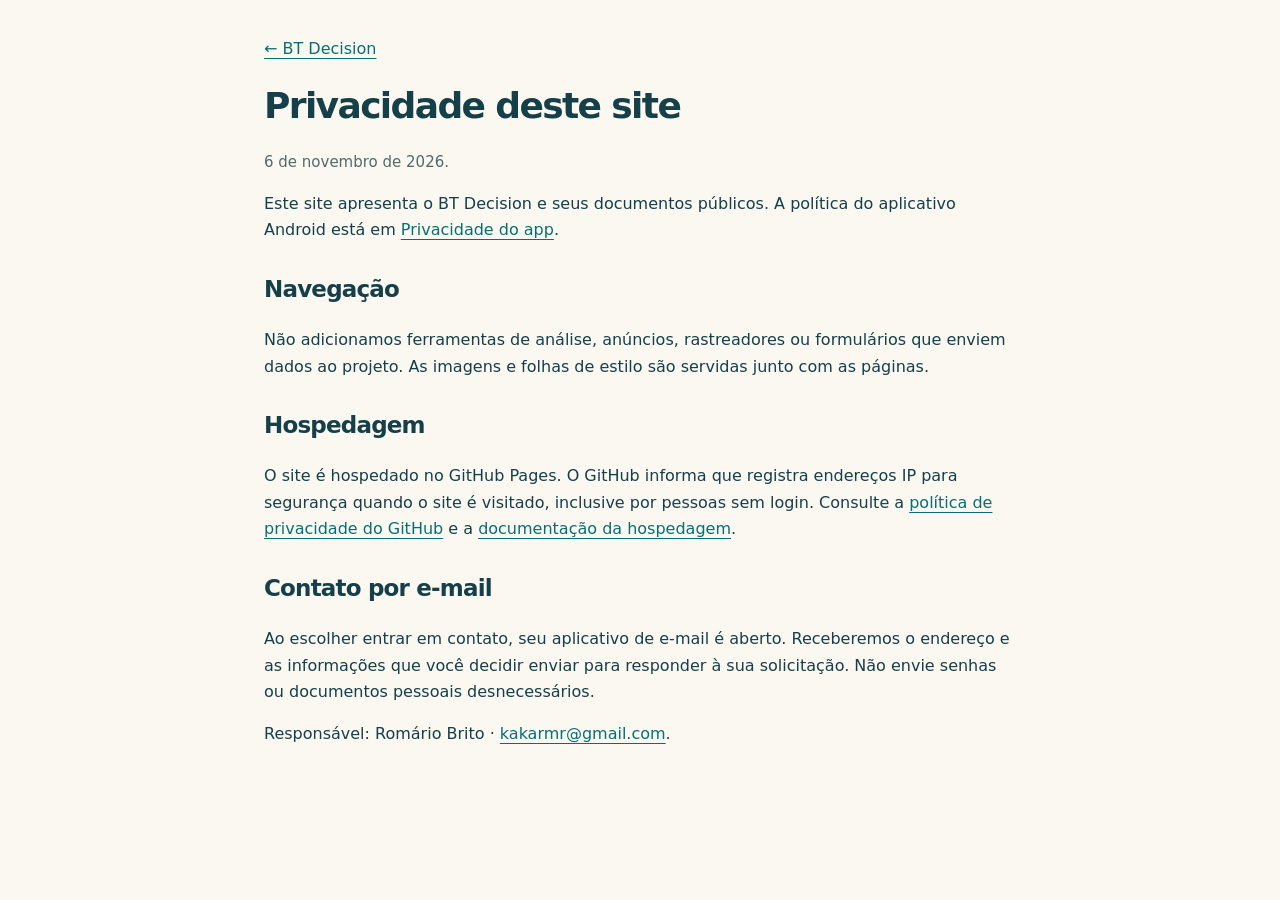
==== privacidade-site/index.html @ 3d18ed54 "Publish BT Decision presentation, privacy and support website" ====
<!doctype html><html lang="pt-BR"><head><meta charset="utf-8"><meta name="viewport" content="width=device-width,initial-scale=1"><title>Privacidade do site — BT Decision</title><link rel="stylesheet" href="../style.css"></head><body><main class="legal"><a href="../">← BT Decision</a><h1>Privacidade deste site</h1><p class="intro">6 de novembro de 2026.</p><p>Este site apresenta o BT Decision e seus documentos públicos. A política do aplicativo Android está em <a href="../privacidade/">Privacidade do app</a>.</p><h2>Navegação</h2><p>Não adicionamos ferramentas de análise, anúncios, rastreadores ou formulários que enviem dados ao projeto. As imagens e folhas de estilo são servidas junto com as páginas.</p><h2>Hospedagem</h2><p>O site é hospedado no GitHub Pages. O GitHub informa que registra endereços IP para segurança quando o site é visitado, inclusive por pessoas sem login. Consulte a <a href="https://docs.github.com/en/site-policy/privacy-policies/github-general-privacy-statement">política de privacidade do GitHub</a> e a <a href="https://docs.github.com/en/pages/getting-started-with-github-pages/what-is-github-pages#data-collection">documentação da hospedagem</a>.</p><h2>Contato por e-mail</h2><p>Ao escolher entrar em contato, seu aplicativo de e-mail é aberto. Receberemos o endereço e as informações que você decidir enviar para responder à sua solicitação. Não envie senhas ou documentos pessoais desnecessários.</p><p>Responsável: Romário Brito · <a href="mailto:kakarmr@gmail.com">kakarmr@gmail.com</a>.</p></main></body></html>
---- style.css ----
:root{font-family:system-ui,-apple-system,BlinkMacSystemFont,"Segoe UI",sans-serif;color:#153f49;background:#faf8f1;line-height:1.65;scroll-behavior:smooth}*{box-sizing:border-box}body{margin:0}a{color:#086e73;text-underline-offset:4px}a:focus-visible{outline:3px solid #bd7500;outline-offset:5px}img{max-width:100%;height:auto}.wrap{max-width:1120px;margin:auto;padding-left:24px;padding-right:24px}header{display:flex;align-items:center;justify-content:space-between;gap:24px;padding-top:24px;padding-bottom:24px}.brand{display:flex;align-items:center;gap:8px;font-size:25px;text-decoration:none;color:#153f49}.brand img{margin-right:6px;border-radius:13px}nav{display:flex;gap:24px}nav a{text-decoration:none;font-size:15px;font-weight:600}.skip{position:absolute;top:-100px;padding:12px;background:#fff}.skip:focus{top:0}.hero{display:grid;grid-template-columns:1.2fr .8fr;align-items:center;gap:70px;padding-top:60px;padding-bottom:70px;background:radial-gradient(ellipse at 15% 25%,#d7f0e9,transparent 65%)}.tag{font-size:12px;letter-spacing:.14em;font-weight:800;color:#3f6064}h1{font-size:clamp(36px,5vw,62px);line-height:1.1;letter-spacing:-.045em;margin:24px 0}h1 em{color:#087f83;font-style:normal}h2{font-size:clamp(28px,3.5vw,40px);line-height:1.2;letter-spacing:-.035em;margin:16px 0 24px}h3{line-height:1.3}.lead{font-size:20px;max-width:560px;color:#47646a}.button{display:inline-flex;align-items:center;gap:24px;justify-content:center;background:#087f83;color:white;text-decoration:none;padding:16px 24px;border-radius:16px;font-weight:750;box-shadow:0 5px 0 #065d63;margin-top:16px}.button:hover{background:#066c70}.status,.note{font-size:14px;color:#53696c}.status{margin-top:22px}.phone{margin:0 auto;width:min(100%,290px);background:#fff;border:9px solid #183d43;border-radius:35px;overflow:hidden;box-shadow:0 22px 55px #153f4926;transform:rotate(2deg)}.phone img{display:block;width:100%;border-radius:23px 23px 0 0}.phone figcaption{font-size:12px;text-align:center;padding:12px;background:#e0f2eb}.section{padding-top:48px;padding-bottom:48px}.cards{display:grid;grid-template-columns:repeat(3,1fr);gap:20px}.cards article{background:#fff;padding:28px;border:1px solid #dce5df;border-radius:24px}.number{display:inline-grid;place-items:center;width:44px;height:44px;border-radius:14px;background:#dff2ec;color:#08777c;font-weight:800}.cards article:nth-child(2) .number{background:#fff0c5;color:#835f17}.cards article:nth-child(3) .number{background:#e9e0f8;color:#614483}.highlight{border-radius:32px;padding:40px;background:linear-gradient(130deg,#e5f4ee,#f7edcf);display:grid;grid-template-columns:1fr 240px;align-items:center;gap:50px}.screen{width:230px;border:5px solid #fff;border-radius:24px;box-shadow:0 12px 30px #153f4920}.download{border-radius:32px;background:#087f83;color:#fff;padding:42px}.download .tag{color:#c9ebe6}.download p{max-width:760px}.light{background:#fff4d4;color:#153f49;box-shadow:0 5px 0 #cadbd1}.light:hover{background:#fff}.contact{display:grid;grid-template-columns:1fr 1fr;gap:40px}.text-link{font-weight:700}footer{border-top:1px solid #dce5df;display:flex;justify-content:space-between;gap:24px;padding-top:18px;padding-bottom:25px;font-size:13px;color:#53696c}.legal{max-width:800px;margin:auto;padding:36px 24px 70px}.legal h1{font-size:36px}.legal h2{font-size:23px;margin-top:32px}.legal code{overflow-wrap:anywhere}.legal .intro{font-size:15px;color:#53696c}@media(max-width:700px){header{flex-direction:column;align-items:flex-start;gap:16px}nav{gap:20px;flex-wrap:wrap}.hero{grid-template-columns:1fr;gap:36px;padding-top:24px;padding-bottom:28px}.hero h1{max-width:480px}.phone{width:240px;transform:none}.cards{grid-template-columns:1fr}.section{padding-top:30px;padding-bottom:30px}.highlight{grid-template-columns:1fr;padding:28px;gap:24px}.screen{margin:auto;width:220px}.download{padding:28px}.contact{grid-template-columns:1fr;gap:20px}footer{flex-direction:column;gap:0}.button{width:100%;padding-left:15px;padding-right:15px;font-size:15px}.brand{font-size:24px}}@media(prefers-reduced-motion:reduce){:root{scroll-behavior:auto}}
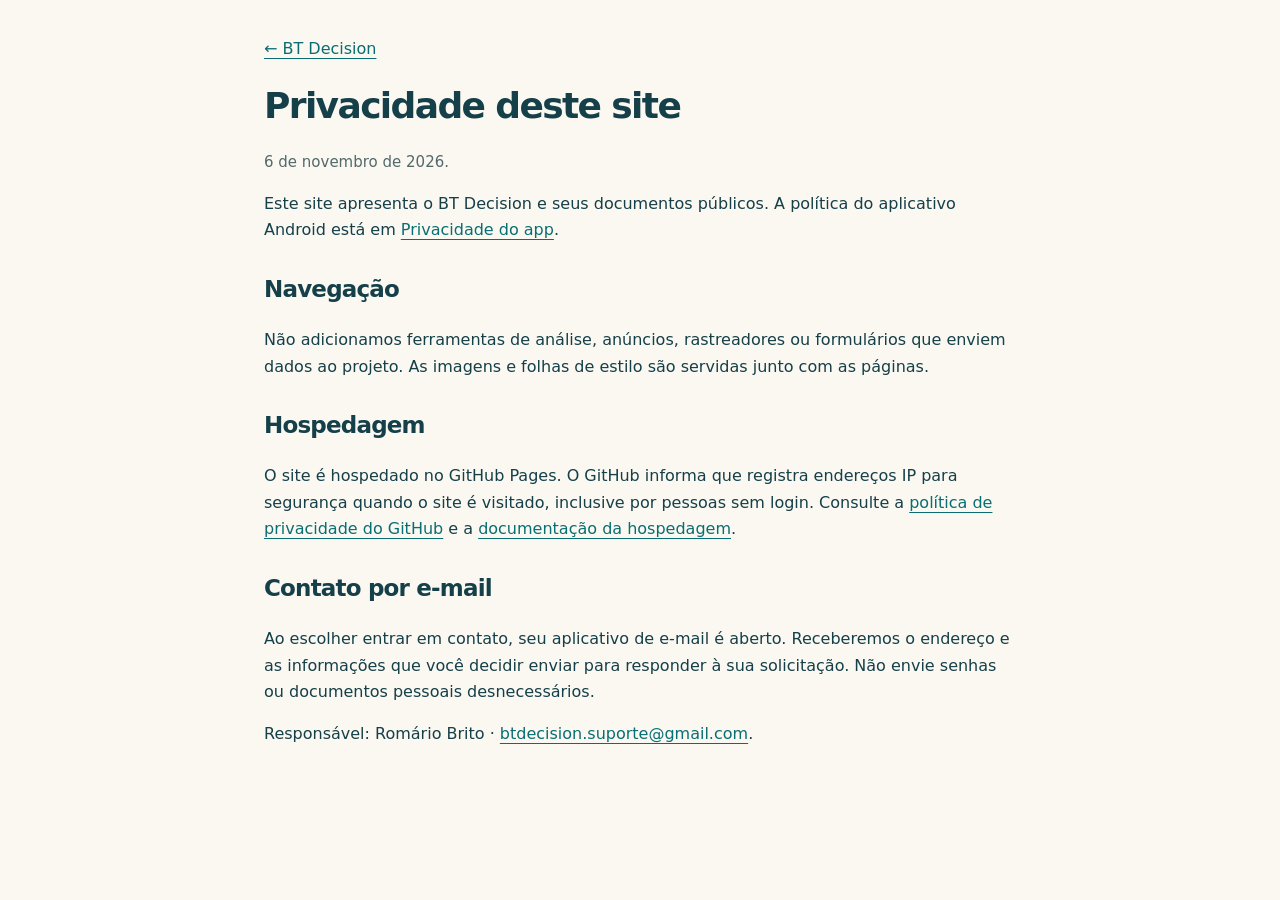
==== commit 3f81e317: "Use confirmed BT Decision support email" ====
--- a/privacidade-site/index.html
+++ b/privacidade-site/index.html
@@ -1 +1 @@
-<!doctype html><html lang="pt-BR"><head><meta charset="utf-8"><meta name="viewport" content="width=device-width,initial-scale=1"><title>Privacidade do site — BT Decision</title><link rel="stylesheet" href="../style.css"></head><body><main class="legal"><a href="../">← BT Decision</a><h1>Privacidade deste site</h1><p class="intro">6 de novembro de 2026.</p><p>Este site apresenta o BT Decision e seus documentos públicos. A política do aplicativo Android está em <a href="../privacidade/">Privacidade do app</a>.</p><h2>Navegação</h2><p>Não adicionamos ferramentas de análise, anúncios, rastreadores ou formulários que enviem dados ao projeto. As imagens e folhas de estilo são servidas junto com as páginas.</p><h2>Hospedagem</h2><p>O site é hospedado no GitHub Pages. O GitHub informa que registra endereços IP para segurança quando o site é visitado, inclusive por pessoas sem login. Consulte a <a href="https://docs.github.com/en/site-policy/privacy-policies/github-general-privacy-statement">política de privacidade do GitHub</a> e a <a href="https://docs.github.com/en/pages/getting-started-with-github-pages/what-is-github-pages#data-collection">documentação da hospedagem</a>.</p><h2>Contato por e-mail</h2><p>Ao escolher entrar em contato, seu aplicativo de e-mail é aberto. Receberemos o endereço e as informações que você decidir enviar para responder à sua solicitação. Não envie senhas ou documentos pessoais desnecessários.</p><p>Responsável: Romário Brito · <a href="mailto:kakarmr@gmail.com">kakarmr@gmail.com</a>.</p></main></body></html>
+<!doctype html><html lang="pt-BR"><head><meta charset="utf-8"><meta name="viewport" content="width=device-width,initial-scale=1"><title>Privacidade do site — BT Decision</title><link rel="stylesheet" href="../style.css"></head><body><main class="legal"><a href="../">← BT Decision</a><h1>Privacidade deste site</h1><p class="intro">6 de novembro de 2026.</p><p>Este site apresenta o BT Decision e seus documentos públicos. A política do aplicativo Android está em <a href="../privacidade/">Privacidade do app</a>.</p><h2>Navegação</h2><p>Não adicionamos ferramentas de análise, anúncios, rastreadores ou formulários que enviem dados ao projeto. As imagens e folhas de estilo são servidas junto com as páginas.</p><h2>Hospedagem</h2><p>O site é hospedado no GitHub Pages. O GitHub informa que registra endereços IP para segurança quando o site é visitado, inclusive por pessoas sem login. Consulte a <a href="https://docs.github.com/en/site-policy/privacy-policies/github-general-privacy-statement">política de privacidade do GitHub</a> e a <a href="https://docs.github.com/en/pages/getting-started-with-github-pages/what-is-github-pages#data-collection">documentação da hospedagem</a>.</p><h2>Contato por e-mail</h2><p>Ao escolher entrar em contato, seu aplicativo de e-mail é aberto. Receberemos o endereço e as informações que você decidir enviar para responder à sua solicitação. Não envie senhas ou documentos pessoais desnecessários.</p><p>Responsável: Romário Brito · <a href="mailto:btdecision.suporte@gmail.com">btdecision.suporte@gmail.com</a>.</p></main></body></html>
